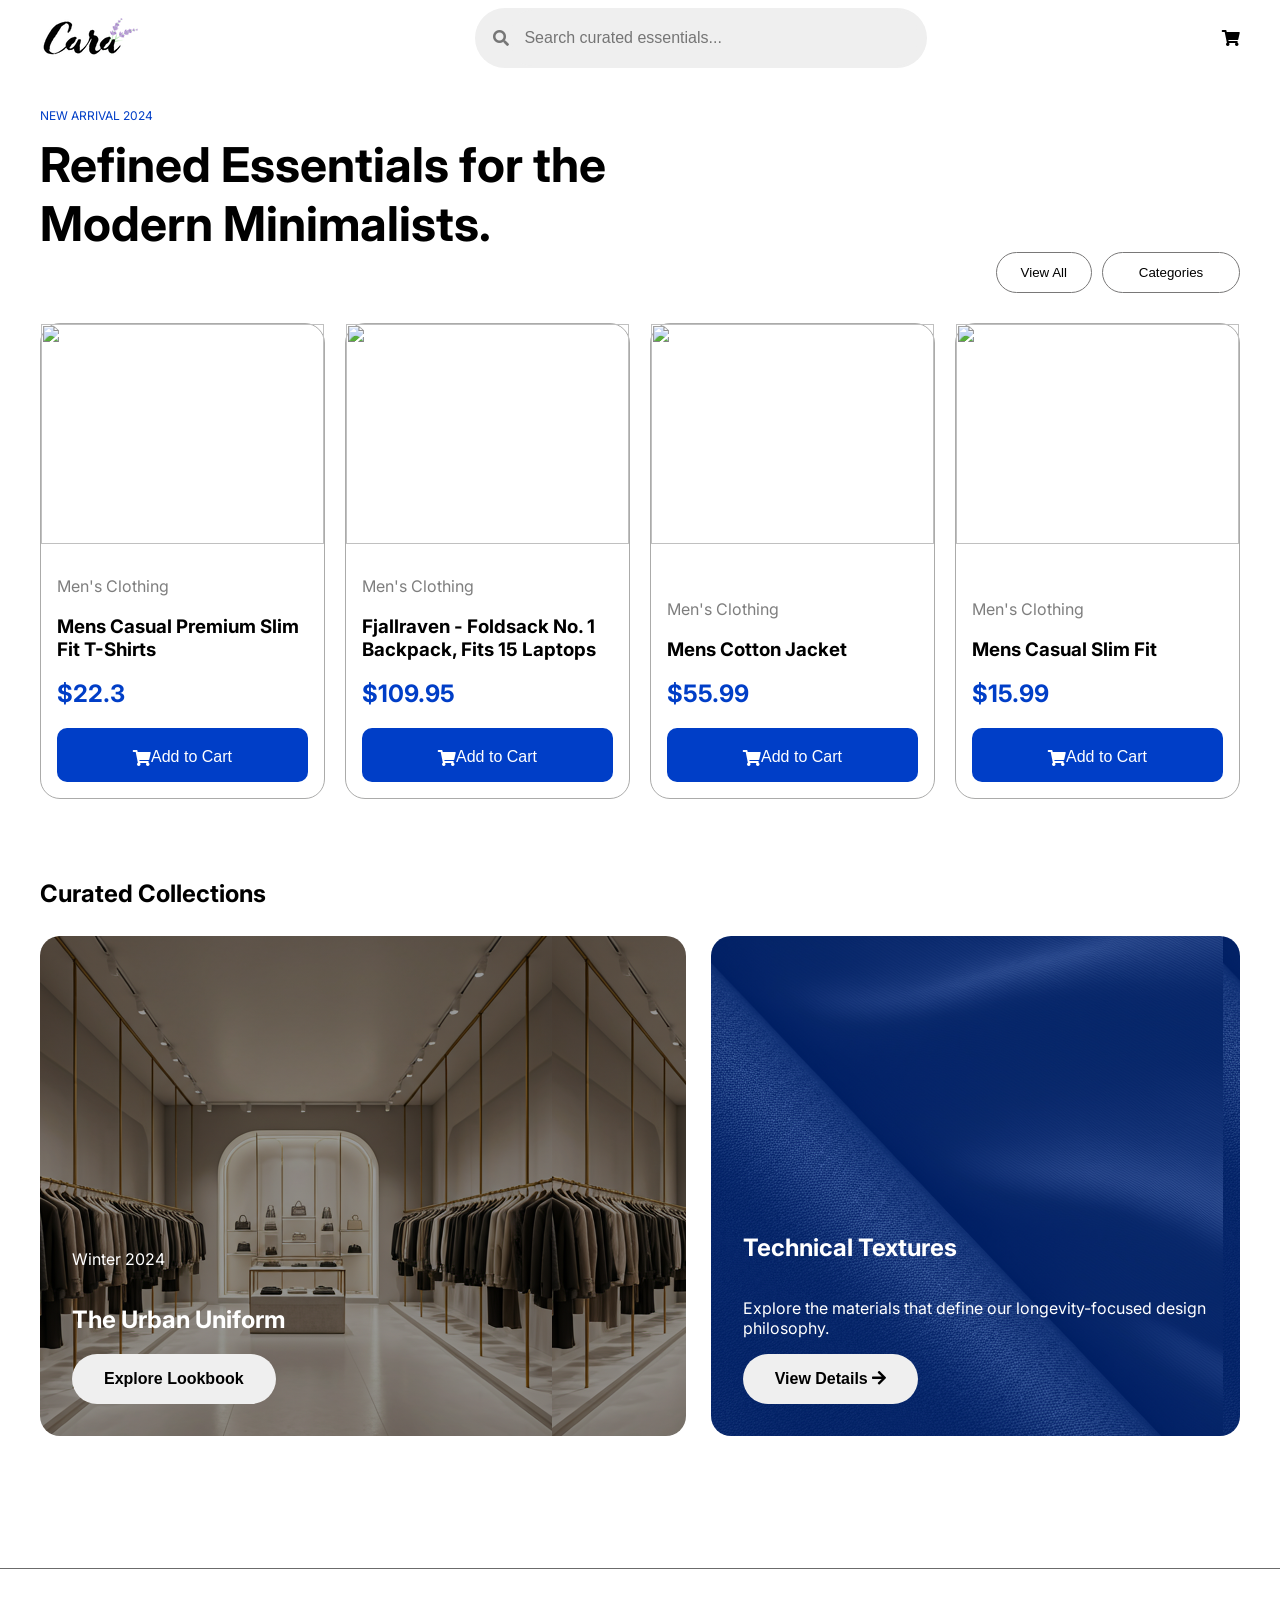
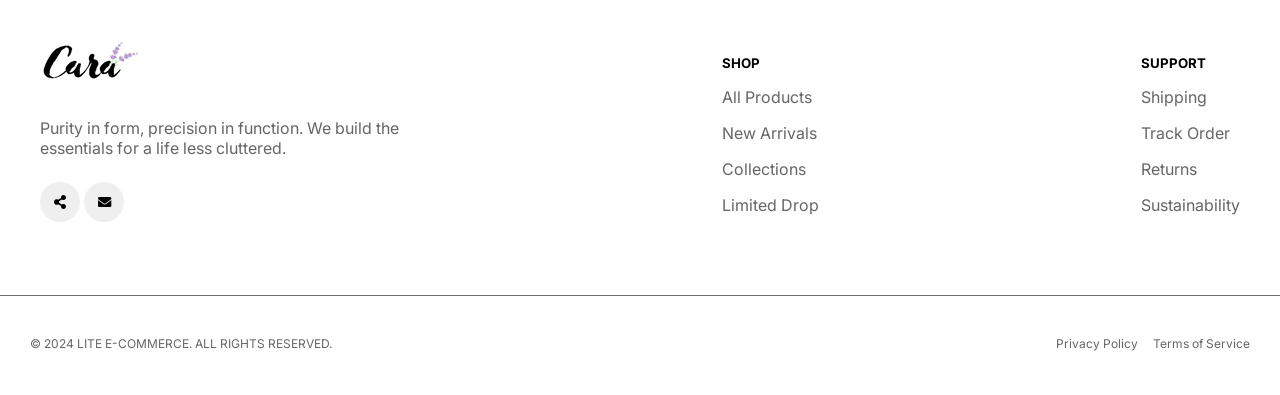
==== index.html @ f65a69e6 "Initial Commit" ====
<!DOCTYPE html>
<html>
    <head>
        <link rel="preconnect" href="https://fonts.googleapis.com">
        <link rel="preconnect" href="https://fonts.gstatic.com" crossorigin>
        <link href="https://fonts.googleapis.com/css2?family=Inter:ital,opsz,wght@0,14..32,100..900;1,14..32,100..900&family=League+Spartan:wght@100..900&family=Pixelify+Sans:wght@400..700&display=swap" rel="stylesheet">
        <link rel="stylesheet" href="https://pro.fontawesome.com/releases/v5.10.0/css/all.css"/>
        <link rel="stylesheet" href="style.css">
        <title>E-Commerce Lite Project</title>
    </head>
    <body>
        <header id="nav-header">
            <img src="images/logo.png">
            <search>
                <i class="fa fa-search"></i>
                <input type="text" placeholder="Search curated essentials...">
            </search>
            <i id="cart-button" class="fa fa-shopping-cart"></i>
            <div id="overlay"></div>
            <div id="cart">
                <div id="cart-header">
                    <h1>Your Cart</h1>
                    <button><i id="close" class="far fa-times"></i></button>
                </div>
                <div id="cart-items">
                    <p>Your cart is empty</p>
                </div>
            </div>
        </header>
        <section id="hero" class="hero-section">
            <div>     
             <p>NEW ARRIVAL 2024</p>
             <h1>Refined Essentials for the <br> Modern Minimalists.</h1>
            </div>
            <div id="hero-buttons">
                <button>View All</button>
                <select id="category-filter">
                    <option value="all">Categories</option>
                    <option value="t-shirts">T-Shirts</option>
                    <option value="bags">Bags</option>
                    <option value="men's clothing">Men's Clothing</option>
                </select>
            </div>
        </section>
        <section id="display-cards">
            <div class="card">
                <img src="https://fakestoreapi.com/img/71-3HjGNDUL._AC_SY879._SX._UX._SY._UY_t.png">
                <div class="details">  
                    <p>Men's Clothing</p>
                    <h3>Mens Casual Premium Slim Fit T-Shirts</h2>
                    <h2 id="price">$22.3</h2>
                    <button><i class="fa fa-shopping-cart"></i> Add to Cart</button>
                </div>
            </div>
            <div class="card">
                <img src="https://fakestoreapi.com/img/81fPKd-2AYL._AC_SL1500_t.png">
                <div class="details">  
                    <p>Men's Clothing</p>
                    <h3>Fjallraven - Foldsack No. 1 Backpack, Fits 15 Laptops</h2>
                    <h2 id="price">$109.95</h2>
                    <button><i class="fa fa-shopping-cart"></i> Add to Cart</button>
                </div>
            </div>
            <div class="card">
                <img src="https://fakestoreapi.com/img/71li-ujtlUL._AC_UX679_t.png">
                <div class="details">  
                    <p>Men's Clothing</p>
                    <h3>Mens Cotton Jacket</h2>
                    <h2 id="price">$55.99</h2>
                    <button><i class="fa fa-shopping-cart"></i> Add to Cart</button>
                </div>
            </div>
            <div class="card">
                <img src="https://fakestoreapi.com/img/71YXzeOuslL._AC_UY879_t.png">
                <div class="details">  
                    <p>Men's Clothing</p>
                    <h3>Mens Casual Slim Fit</h2>
                    <h2 id="price">$15.99</h2>
                    <button><i class="fa fa-shopping-cart"></i> Add to Cart</button>
                </div>
            </div>
        </section>
        <section id="banner">
            <h2 id="main-h2">Curated Collections</h2>
            <div class="banner-imgs">
                <div id="banner-img-1">
                    <p>Winter 2024</p>
                    <h1>The Urban Uniform</h1>
                    <button>Explore Lookbook</button>
                </div>
                <div id="banner-img-2">
                    <h2>Technical Textures</h2>
                    <p>Explore the materials that define our longevity-focused design philosophy.</p>
                    <button>View Details <i class="fas fa-arrow-right"></i></button>
                </div>
            </div>
        </section>
        <footer>
            <div id="footer-sec">
                <div>
                    <img src="images/logo.png">
                    <p id="footer-p1">Purity in form, precision in function. We build the <br> essentials for a life less cluttered.</p>
                    <button><i class="fa fa-share-alt"></i></button>
                    <button><i class="fa fa-envelope"></i></button>
                </div>
                <div class="footer-p2">
                    <h5>SHOP</h5>
                    <p>All Products</p>
                    <p>New Arrivals</p>
                    <p>Collections</p>
                    <p>Limited Drop</p>
                </div>
                <div class="footer-p2">
                    <h5>SUPPORT</h5>
                    <p>Shipping</p>
                    <p>Track Order</p>
                    <p>Returns</p>
                    <p>Sustainability</p>
                </div>
            </div>
            <div id="footer-bottom">
                <p>© 2024 LITE E-COMMERCE. ALL RIGHTS RESERVED.</p>
                <div>
                    <p>Privacy Policy</p>
                    <p>Terms of Service</p>
                </div>
            </div>
        </footer>
        <script src="app.js"></script>
    </body>
</html>
---- style.css ----
body{
    background: white;
    font-family: 'Inter';
    margin: 0;
}

#nav-header{
    display: flex;
    align-items: center;
    justify-content: space-between;
    padding: 8px 40px;
    background: white;
    position: sticky;
    top: 0;
    z-index: 999;
}

#nav-header input{
    font-size: 16px;
    font-weight: 400;
    width: 392px;
    height: 40px;
    padding: 8px 12px;
    border: none;
    border-radius: 20px;
    outline: none;
    background: rgb(239, 239, 239);
}



#nav-header search{
    display: flex;
    align-items: center;
    width: 432px;
    height: 40px;
    padding: 8px;
    border: 2px solid transparent;
    border-radius: 50px;
    background: rgb(239, 239, 239);
    cursor: text;
}

#nav-header search:focus-within{
    border: 2px solid rgb(180, 180, 255);
}

#nav-header search i{
    opacity: 0.5;
    width: 20px;
    height: 16px;
    margin-left: 8px;
}
#nav-header i:hover{
    color: #003EC7;
    cursor: pointer;
}

#cart{
    position: fixed;
    top: 0;
    right: -500px;
    width: 350px;
    height: 100vh;
    background: white;
    z-index: 1001;
    padding: 20px;
    transition: right 0.3s ease;
    box-shadow: -2px 0px 10px rgba(0,0,0,0.2);
}

#cart.open{
    right: 0px;
}

#cart-header{
    display: flex;
    align-items: center;
    justify-content: space-between;
}

#cart-header button{
    font-size: 20px;
    background: none;
    border: none;
}

#overlay{
    position: fixed;
    inset: 0;
    background: rgba(0, 0, 0, 0.4);
    visibility: hidden;
    opacity: 0;
    transition: 0.3s;
    z-index: 1000;
}

#overlay.active{
    visibility: visible;
    opacity: 1;
}

#hero{
    display: flex;
    align-items: flex-end;
    justify-content: space-between;
    padding-left: 40px;
    padding-right: 40px;
    margin-top: 20px;
}

#hero p{
    font-weight: bold;
    color: #003EC7;
    font-weight: 400;
    font-size: 12px;
}

#hero h1{
    font-size: 48px;
    margin-top: 8px;
}

#hero button, select{
    text-align: center;
    padding: 12px 24px;
    border: 1px solid rgb(121, 120, 120);
    border-radius: 50px;
    background: white;
}

#hero button:focus{
    border: 2px solid rgb(180, 180, 255)
}

#hero-buttons{
    display: flex;
    flex-direction: row;
    gap: 10px;
}

#category-filter {
    appearance: none;
}

#category-filter:focus{
    outline: none;
    border: 2px solid rgb(180, 180, 255)
}

#display-cards{
    padding-left: 40px;
    padding-right: 40px;
    display: flex;
    justify-content: space-between;
    flex-wrap: wrap;
    gap: 20px;
}

#display-cards .card{
    margin-top: 30px;
    display: flex;
    flex-direction: column;
    border: 1px solid rgb(171, 171, 170);
    border-radius: 20px;
    flex: 1 1 250px;
    transition: ease 0.3s;
}

#display-cards .card:hover{
    transform: scale(1.03);
}

#display-cards .card img{
    width: 100%;
    height: 220px;
    display: block;
    object-fit: contain;
}

#display-cards .card .details{
    padding: 16px;
}

#display-cards .card .details p{
    opacity: 0.5;
    margin-bottom: 4px;
}

#display-cards .card .details h2{
    color: #003EC7;
    margin-top: 4px;
}

#display-cards .card button{
    display: flex;
    align-items: flex-end;
    justify-content: center;
    background: #003EC7;
    color: white;
    font-size: 16px;
    border: none;
    padding: 16px 0px;
    width: 100%;
    height: 54px;
    border-radius: 10px;
}

#display-cards .card .details{
    margin-top: auto;
}

#main-h2{
    margin-top: 80px;
    padding-left: 40px;
}

#banner-img-1{
    background-image: linear-gradient(
        rgba(0, 0, 0, 0.4),
        rgba(0, 0, 0, 0.4)),url("images/curated.png");
    width: 50%;
    height: 100%;
    padding: 32px;
    color: white;
    border-radius: 20px;
    transition: transform ease 0.3s;
}

#banner-img-2{
    background-color: #003EC7;
    background-image: linear-gradient(
            rgba(0, 62, 199, 0.5),
            rgba(0, 62, 199, 0.5)),url("images/curated2.png");
    width: 40%;
    height: 100%;
    padding: 32px;
    color: white;
    border-radius: 20px;
    transition: transform ease 0.3s;
}

#banner-img-1, #banner-img-2{
    display: flex;
    flex-direction: column;
    justify-content: flex-end;
    align-items: flex-start;
}

.banner-imgs{
    display: flex;
    align-items: center;
    justify-content: space-between;
    gap: 25px;
    padding: 40px 40px 100px 40px;
    height: 436px;
}

#banner-img-1:hover, #banner-img-2:hover{
    transform: scale(1.01);
}

#banner button{
    padding: 16px 32px;
    font-size: 16px;
    font-weight: 600;
    border: none;
    border-radius: 30px;
}

#banner button:hover{
    background: #003EC7;
    color: white;
    cursor: pointer;
}

#footer-sec{
    margin-top: 64px;
    padding: 64px 40px;
    margin-bottom: 18px;
    display: flex;
    align-items: center;
    justify-content: space-between;
    flex-wrap: wrap;
    background: white;
    border-top: 0.667px solid rgb(107, 107, 107);
    border-bottom: 0.667px solid rgb(107, 107, 107);
}

#footer-sec p{
    opacity: 0.6;
}

#footer-sec img,
#footer-sec h5{
    margin-bottom: 16px;
}

#footer-p1{
    margin-bottom: 24px;
}

#footer-bottom{
    font-size: 12px;
    display: flex;
    justify-content: space-between;
    align-items: center;
    padding-top: 10px;
    padding-bottom: 32px;
    padding-right: 30px;
    padding-left: 30px;
}

#footer-bottom div{
    display: flex;
    gap: 15px;
}

#footer-sec .footer-p2 p:hover{
    color: blue;
    cursor: pointer;
}

#footer-sec button{
    width: 40px;
    height: 40px;
    border: none;
    border-radius: 50%;
    cursor: pointer;
}

#footer-sec button:hover{
    background: #003EC7;
    color: white;
}

#footer-bottom p {
    opacity: 0.6;
    transition: opacity 0.2s ease;
}

#footer-bottom div p:hover{
    opacity: 1;
    cursor: pointer;
}
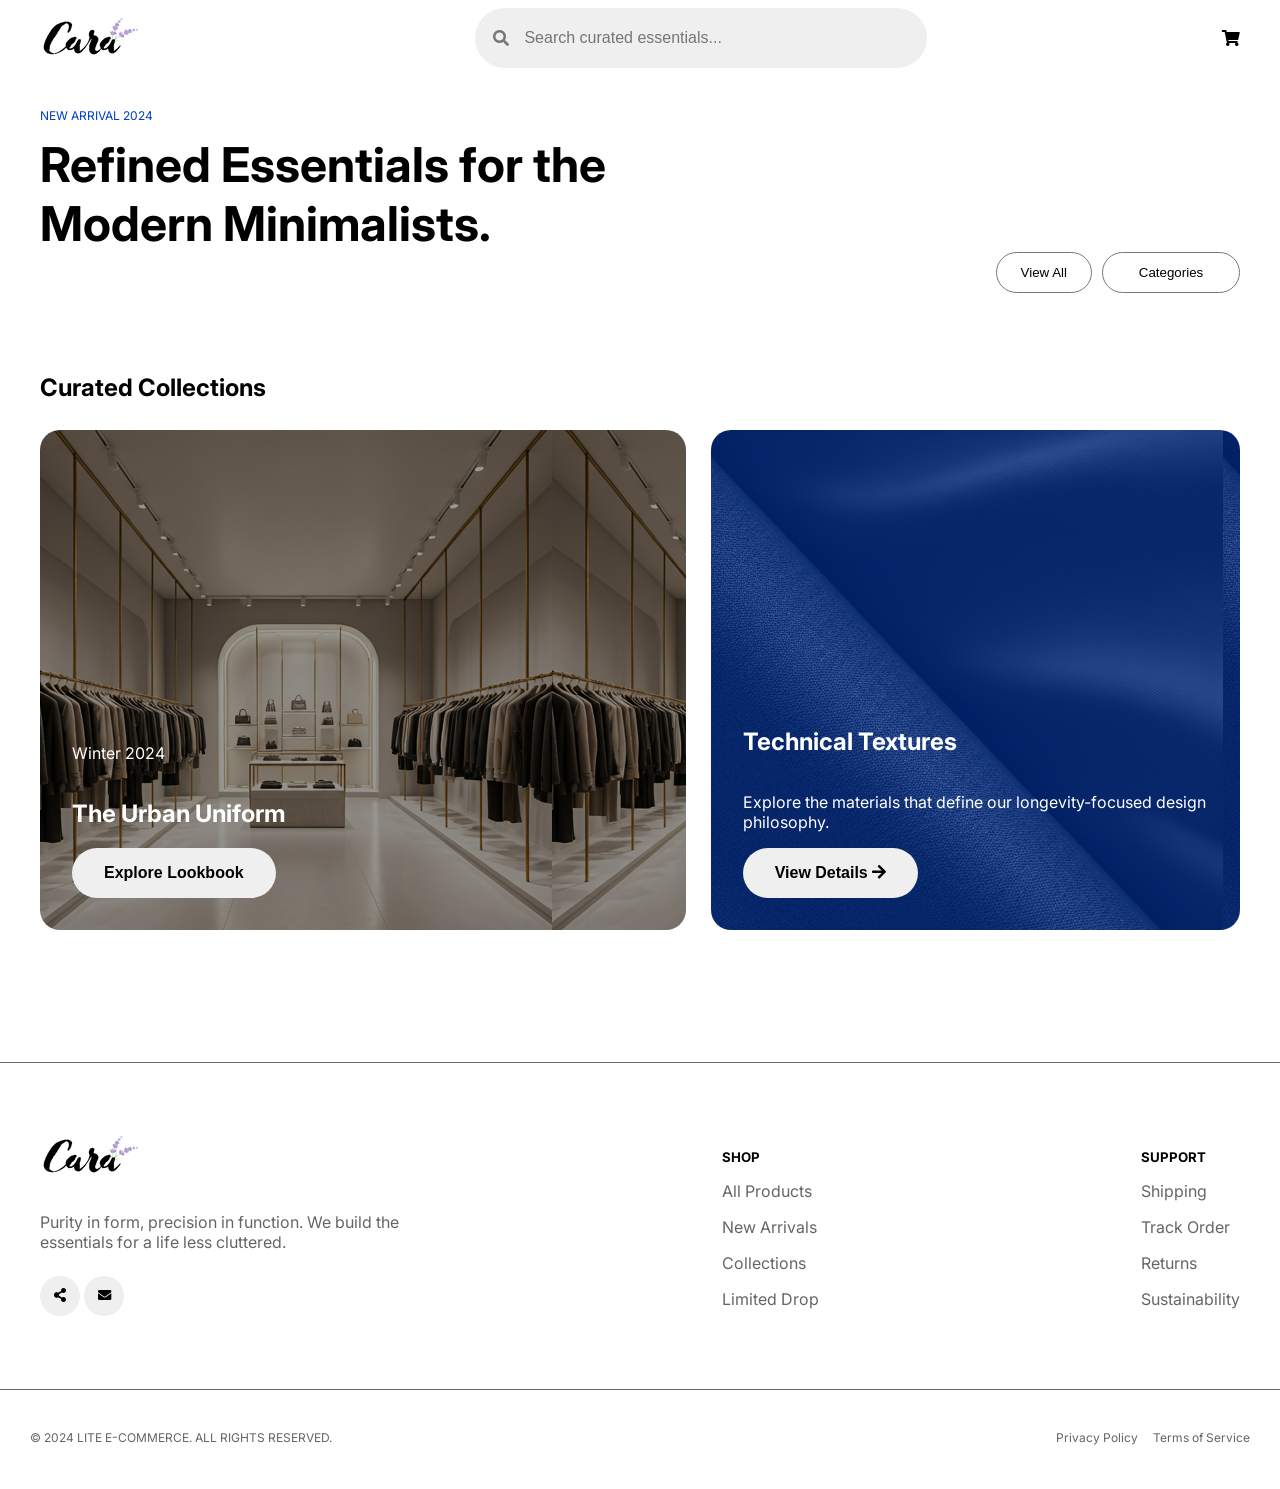
==== commit 8c15644a: "json server added" ====
--- a/index.html
+++ b/index.html
@@ -43,42 +43,6 @@
             </div>
         </section>
         <section id="display-cards">
-            <div class="card">
-                <img src="https://fakestoreapi.com/img/71-3HjGNDUL._AC_SY879._SX._UX._SY._UY_t.png">
-                <div class="details">  
-                    <p>Men's Clothing</p>
-                    <h3>Mens Casual Premium Slim Fit T-Shirts</h2>
-                    <h2 id="price">$22.3</h2>
-                    <button><i class="fa fa-shopping-cart"></i> Add to Cart</button>
-                </div>
-            </div>
-            <div class="card">
-                <img src="https://fakestoreapi.com/img/81fPKd-2AYL._AC_SL1500_t.png">
-                <div class="details">  
-                    <p>Men's Clothing</p>
-                    <h3>Fjallraven - Foldsack No. 1 Backpack, Fits 15 Laptops</h2>
-                    <h2 id="price">$109.95</h2>
-                    <button><i class="fa fa-shopping-cart"></i> Add to Cart</button>
-                </div>
-            </div>
-            <div class="card">
-                <img src="https://fakestoreapi.com/img/71li-ujtlUL._AC_UX679_t.png">
-                <div class="details">  
-                    <p>Men's Clothing</p>
-                    <h3>Mens Cotton Jacket</h2>
-                    <h2 id="price">$55.99</h2>
-                    <button><i class="fa fa-shopping-cart"></i> Add to Cart</button>
-                </div>
-            </div>
-            <div class="card">
-                <img src="https://fakestoreapi.com/img/71YXzeOuslL._AC_UY879_t.png">
-                <div class="details">  
-                    <p>Men's Clothing</p>
-                    <h3>Mens Casual Slim Fit</h2>
-                    <h2 id="price">$15.99</h2>
-                    <button><i class="fa fa-shopping-cart"></i> Add to Cart</button>
-                </div>
-            </div>
         </section>
         <section id="banner">
             <h2 id="main-h2">Curated Collections</h2>
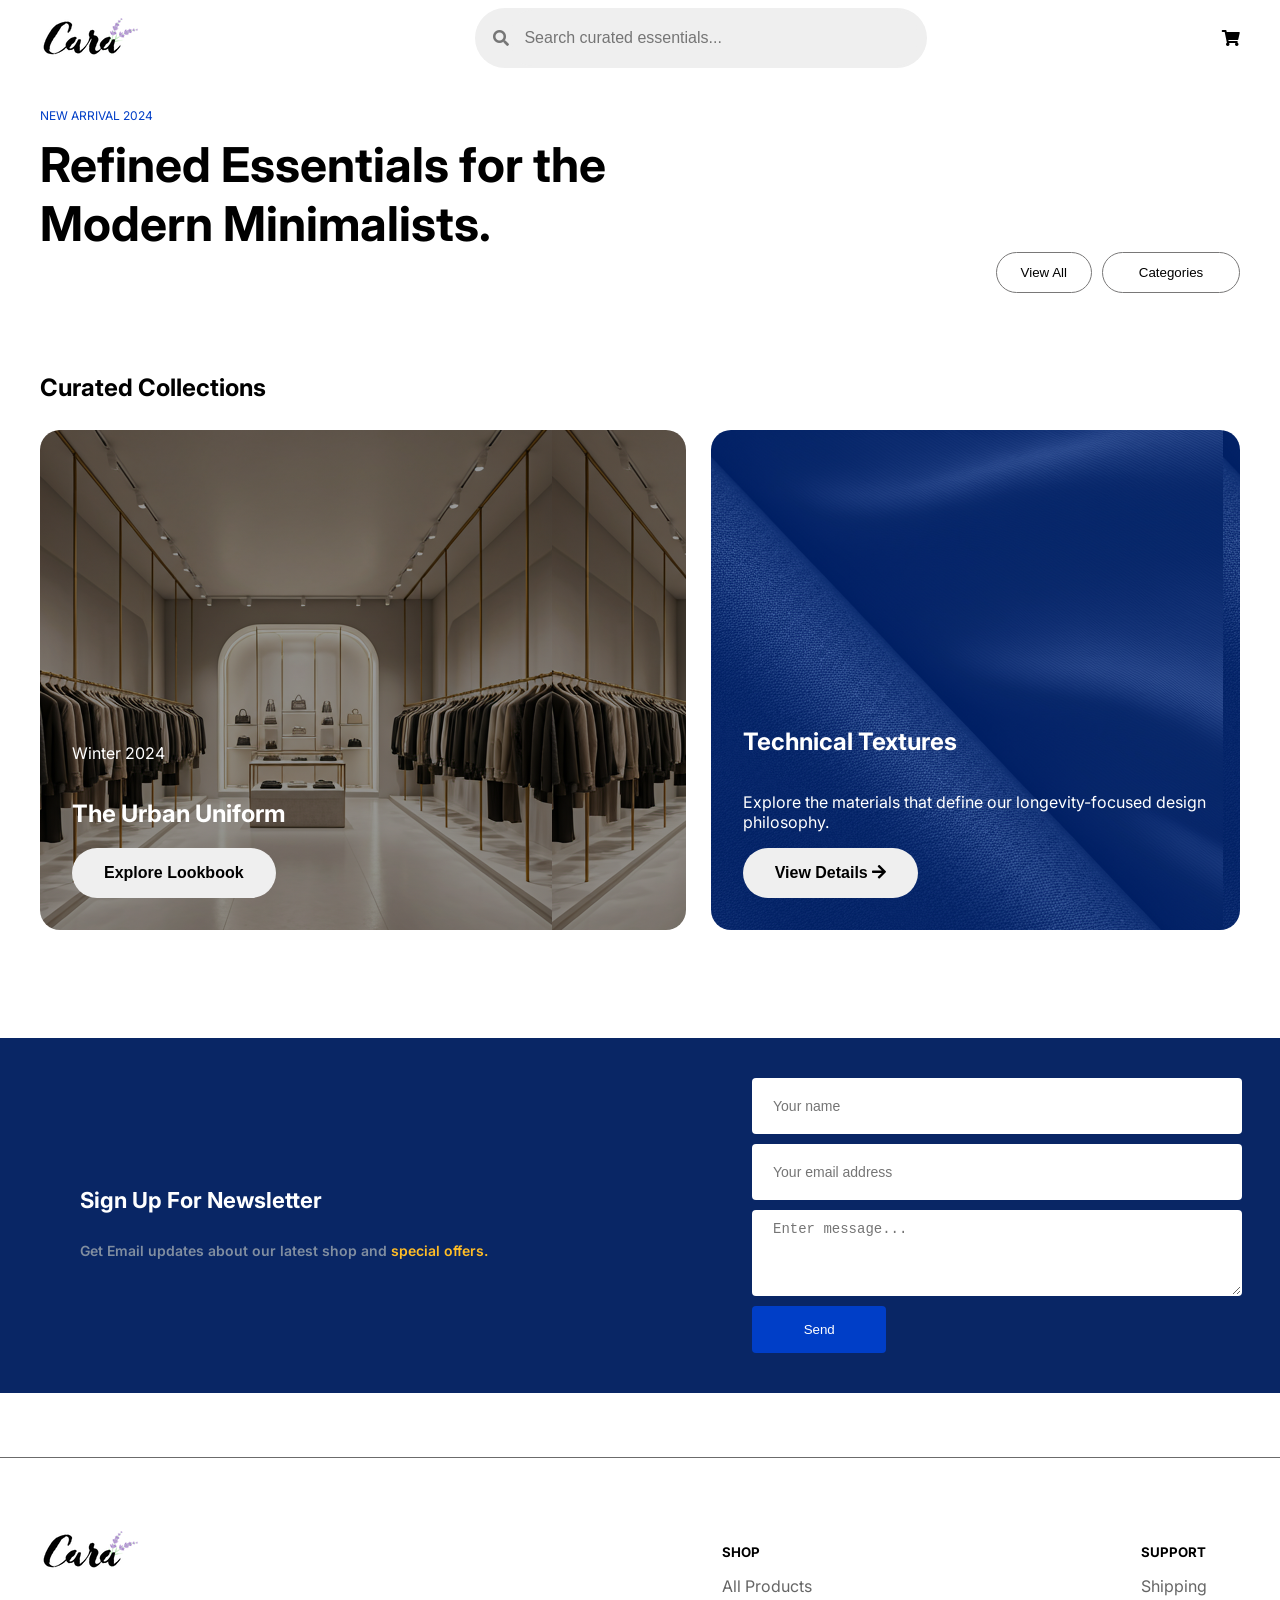
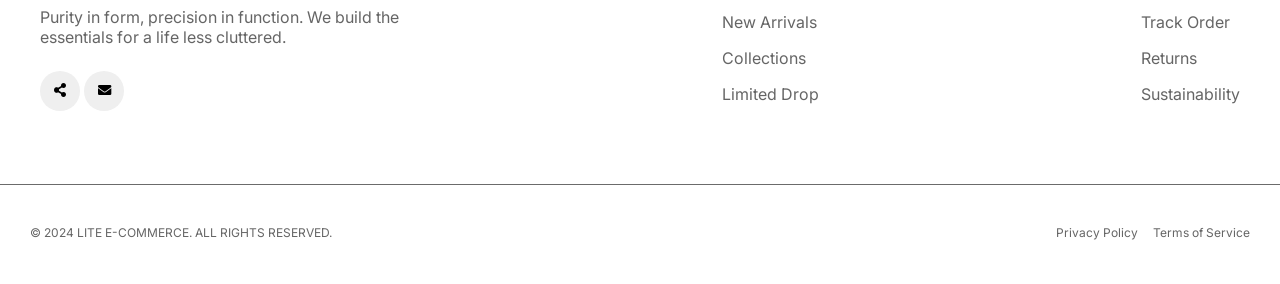
==== commit 66acd43c: "Saved message from user in json server using post" ====
--- a/index.html
+++ b/index.html
@@ -13,7 +13,7 @@
             <img src="images/logo.png">
             <search>
                 <i class="fa fa-search"></i>
-                <input type="text" placeholder="Search curated essentials...">
+                <input type="text" id="search-input" placeholder="Search curated essentials...">
             </search>
             <i id="cart-button" class="fa fa-shopping-cart"></i>
             <div id="overlay"></div>
@@ -33,7 +33,7 @@
              <h1>Refined Essentials for the <br> Modern Minimalists.</h1>
             </div>
             <div id="hero-buttons">
-                <button>View All</button>
+                <button id="view-all-button">View All</button>
                 <select id="category-filter">
                     <option value="all">Categories</option>
                     <option value="t-shirts">T-Shirts</option>
@@ -55,9 +55,21 @@
                 <div id="banner-img-2">
                     <h2>Technical Textures</h2>
                     <p>Explore the materials that define our longevity-focused design philosophy.</p>
-                    <button>View Details <i class="fas fa-arrow-right"></i></button>
+                    <button>View Details <i class="fas fa-arrow-right arrow-icon"></i></button>
                 </div>
             </div>
+        </section>
+        <section id="newsletter" class="section-p1 section-m1">
+            <div class="newstext">
+                <h4>Sign Up For Newsletter</h4>
+                <p>Get Email updates about our latest shop and <span>special offers.</span></p>
+            </div>
+            <form id="newsletter-form" class="form">
+                <input id="name" type="text" placeholder="Your name">
+                <input id="email" type="email" placeholder="Your email address">
+                <textarea id="message" placeholder="Enter message..." rows="4"></textarea>
+                <button id="msg-button" class="normal">Send</button>
+            </form>
         </section>
         <footer>
             <div id="footer-sec">
--- a/style.css
+++ b/style.css
@@ -51,7 +51,7 @@
     height: 16px;
     margin-left: 8px;
 }
-#nav-header i:hover{
+#nav-header>i:hover{
     color: #003EC7;
     cursor: pointer;
 }
@@ -73,6 +73,11 @@
     right: 0px;
 }
 
+#close:hover{
+    color: #003EC7;
+    cursor: pointer;
+}
+
 #cart-header{
     display: flex;
     align-items: center;
@@ -83,6 +88,132 @@
     font-size: 20px;
     background: none;
     border: none;
+}
+
+.cart-item{
+    display: flex;
+    gap: 16px;
+    padding: 16px 0;
+    border-bottom: 1px solid #eee;
+    align-items: flex-start;
+}
+
+.cart-item img{
+    width: 80px;
+    height: 80px;
+    object-fit: contain;
+}
+
+.cart-item-details{
+    flex: 1;
+    display: flex;
+    flex-direction: column;
+    justify-content: space-between;
+    min-height: 80px;
+}
+
+.cart-item-header{
+    display: flex;
+    justify-content: space-between;
+    align-items: flex-start;
+    gap: 8px;
+}
+
+.cart-item-title{
+    margin: 0;
+    font-size: 14px;
+    font-weight: 600;
+}
+
+.cart-item-title:hover{
+    color: #003EC7;
+    cursor: pointer;
+}
+
+.cart-item-price{
+    font-weight: bold;
+    font-size: 14px;
+    white-space: nowrap;
+}
+
+.cart-item-controls{
+    display: flex;
+    justify-content: space-between;
+    align-items: center;
+    margin-top: auto;
+}
+
+.quantity-controls{
+    display: flex;
+    align-items: center;
+    gap: 15px;
+    border: 0.667px solid  #ccc;
+}
+
+.qty-btn{
+    background: transparent;
+    border: none;
+    padding: 4px 8px;
+}
+
+.qty-btn:hover{
+    background: #ccc;
+    cursor: pointer;
+}
+
+.qty-num{
+    padding: 0 8px;
+    font-size: 14px;
+}
+
+.delete-btn{
+    background: none;
+    border: none;
+    opacity: 0.6;
+}
+
+.delete-btn:hover{
+    color: #cc0000;
+    cursor: pointer;
+}
+
+.cart-total-container{
+    display: flex;
+    justify-content: space-between;
+    align-items: center;
+}
+
+#checkout-btn{
+    display: flex;
+    gap: 8px;
+    justify-content: center;
+    align-items: center;
+    padding: 16px 0px;
+    width: 100%;
+    background: #003EC7;
+    border: none;
+    color: white;
+    font-size: medium;
+    font-weight: 600;
+}
+
+#checkout-btn .arrow-icon{
+    transition: transform 0.2s ease-in-out;
+}
+
+#checkout-btn:hover .arrow-icon{
+    transform: translateX(5px); 
+}
+
+#checkout-btn:hover{
+    background: blue;
+    cursor: pointer;
+}
+
+#cart-last-line{
+    font-size: 12px;
+    text-align: center;
+    opacity: 0.6;
 }
 
 #overlay{
@@ -163,7 +294,7 @@
     flex-direction: column;
     border: 1px solid rgb(171, 171, 170);
     border-radius: 20px;
-    flex: 1 1 250px;
+    width: 275px;
     transition: ease 0.3s;
 }
 
@@ -180,6 +311,7 @@
 
 #display-cards .card .details{
     padding: 16px;
+    margin-top: auto;
 }
 
 #display-cards .card .details p{
@@ -204,10 +336,6 @@
     width: 100%;
     height: 54px;
     border-radius: 10px;
-}
-
-#display-cards .card .details{
-    margin-top: auto;
 }
 
 #main-h2{
@@ -274,6 +402,81 @@
     cursor: pointer;
 }
 
+.section-p1 {
+  padding: 40px 80px;
+}
+
+.section-m1 {
+  margin: 40px 0;
+}
+
+#newsletter {
+  display: flex;
+  justify-content: space-between;
+  align-items: center;
+  flex-wrap: wrap;
+  background-color: #092665;
+}
+
+#newsletter h4 {
+  font-size: 22px;
+  font-weight: 700;
+  color: white;
+}
+
+#newsletter p {
+  font-size: 14px;
+  font-weight: 600;
+  color: #818ea0;
+}
+
+#newsletter p span {
+  color: #ffbd27;
+}
+
+#newsletter input {
+  height: 2.125rem;
+  padding: 0 1.25rem;
+  font-size: 14px;
+  width: 100%;
+  border: 1px solid transparent;
+  border-radius: 4px;
+  outline: none;
+  border-top-right-radius: 0;
+  border-bottom-right-radius: 0;
+}
+
+#newsletter .form {
+    display: flex;
+    flex-direction: column;
+    gap: 10px;
+    width: 40%;
+}
+
+#newsletter input, #newsletter textarea {
+    width: 100%;
+    padding: 10px 1.25rem;
+    font-size: 14px;
+    border: 1px solid transparent;
+    border-radius: 4px;
+    outline: none;
+}
+
+#newsletter button {
+    background-color: #003EC7;
+    color: white;
+    border: none;
+    width: 30%;
+    white-space: nowrap;
+    padding: 16px 20px;
+    border-radius: 4px;
+    cursor: pointer;
+}
+
+#newsletter button:hover{
+    background-color: #006aff;
+}
+
 #footer-sec{
     margin-top: 64px;
     padding: 64px 40px;
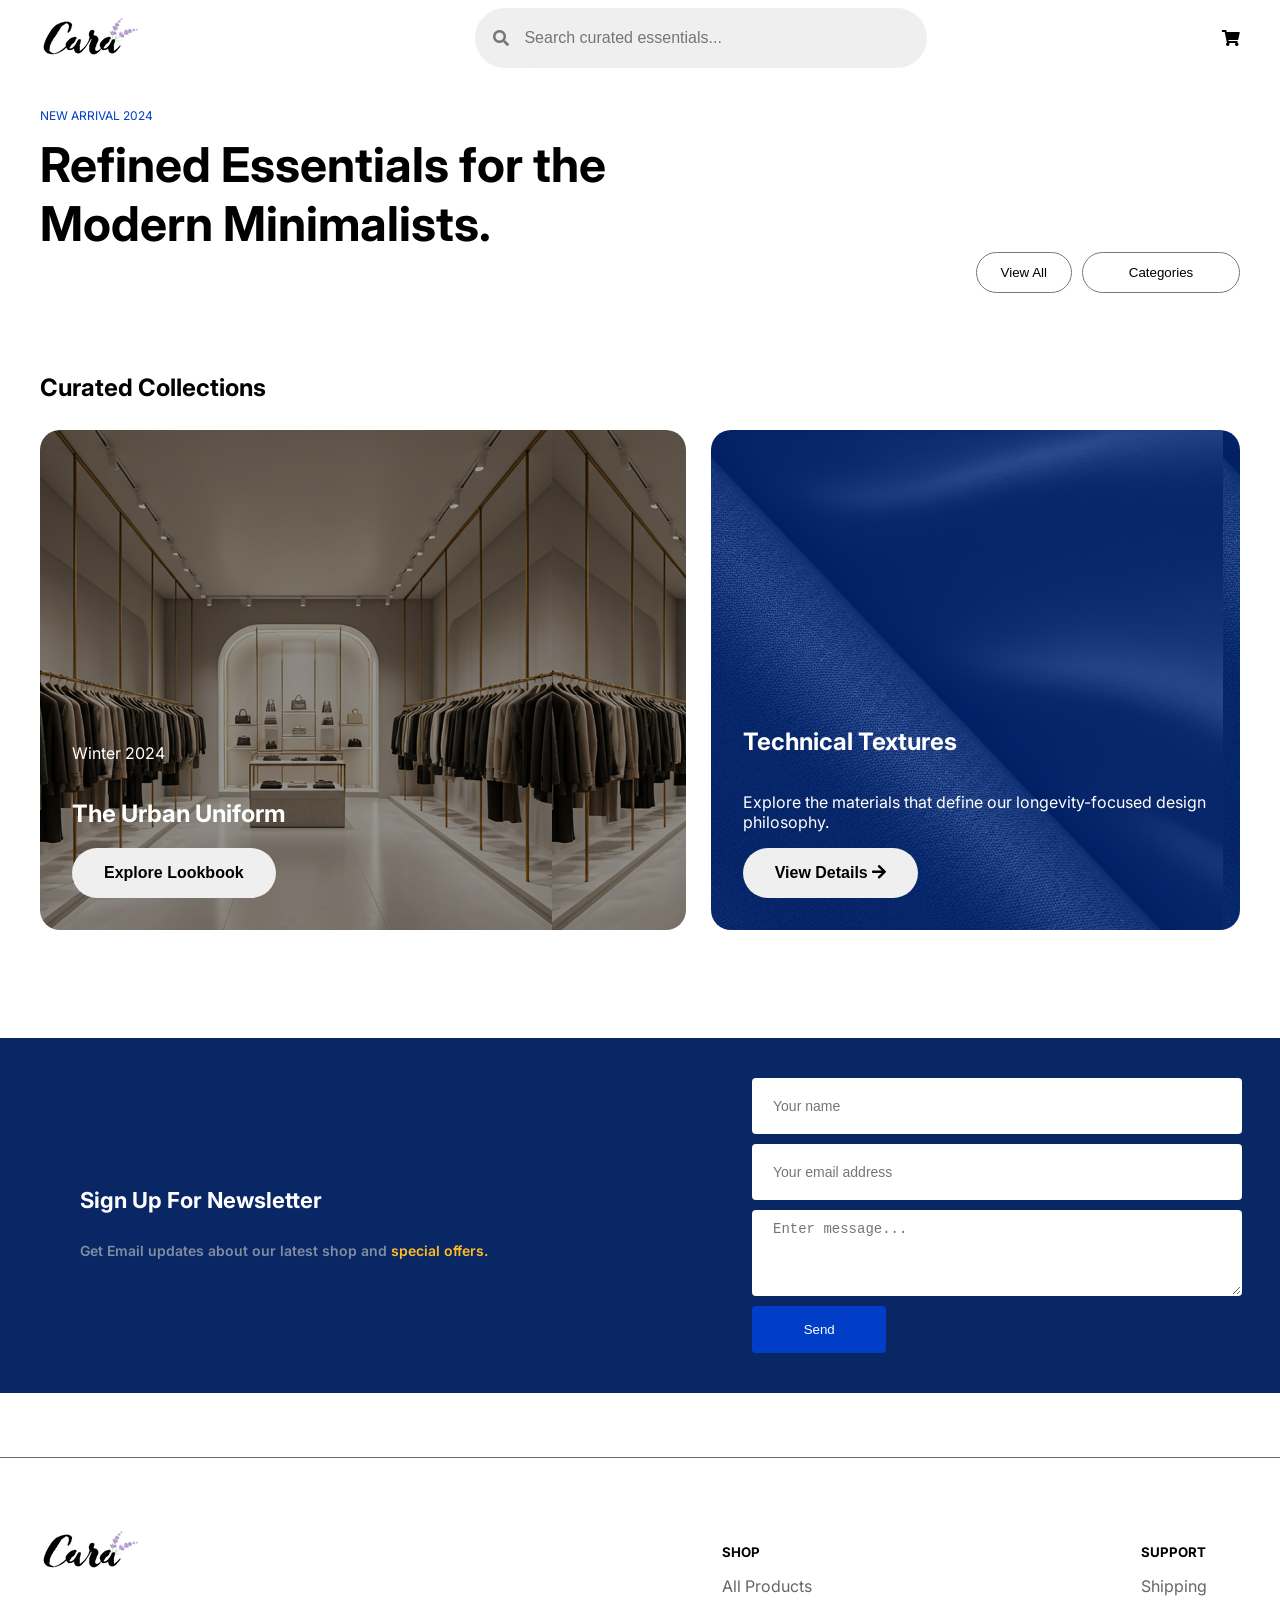
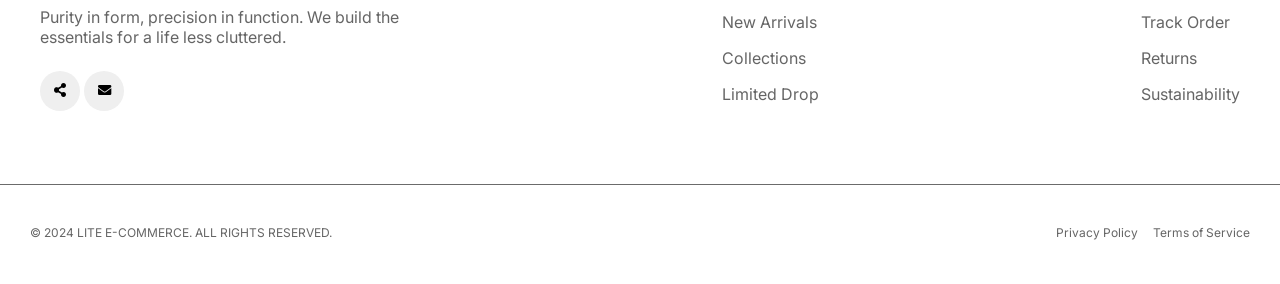
==== commit 2bb31a13: "added women's clothing category filter" ====
--- a/index.html
+++ b/index.html
@@ -36,7 +36,7 @@
                 <button id="view-all-button">View All</button>
                 <select id="category-filter">
                     <option value="all">Categories</option>
-                    <option value="t-shirts">T-Shirts</option>
+                    <option value="women's clothing">Women's Clothing</option>
                     <option value="bags">Bags</option>
                     <option value="men's clothing">Men's Clothing</option>
                 </select>
--- a/style.css
+++ b/style.css
@@ -3,6 +3,8 @@
     font-family: 'Inter';
     margin: 0;
 }
+
+/*-----------------------------User Page-------------------------------*/
 
 #nav-header{
     display: flex;
@@ -183,6 +185,15 @@
     align-items: center;
 }
 
+.add-to-cart{
+    transition: background-color 0.3s ease, transform 0.1s ease;
+}
+
+.add-to-cart.added {
+  background-color: #28a745 !important;
+  pointer-events: none;
+}
+
 #checkout-btn{
     display: flex;
     gap: 8px;
@@ -545,4 +556,292 @@
 #footer-bottom div p:hover{
     opacity: 1;
     cursor: pointer;
+}
+
+/*--------------------------------Admin Dashboard----------------------------*/
+
+
+#admin-panel-right{
+    padding: 40px;
+    flex-grow: 1;
+}
+
+#header{
+    display: flex;
+    justify-content: space-between;
+    align-items: center;
+    padding: 40px;
+}
+
+#nav-icons{
+    display: flex;
+    gap: 30px;
+    opacity: 0.8;
+}
+
+#nav-icons i:hover{
+    opacity: 0.5;
+    cursor: pointer;
+}
+
+#admin-panel-header{
+    display: flex;
+    align-items: flex-start;
+    min-height: 100vh;
+    width: 100%;
+}
+
+#side-panel{
+    display: flex;
+    flex-direction: column;
+    justify-content: flex-start;
+    align-items: flex-start;
+    padding: 20px 12px;
+    border-right: 1px solid #818ea0;
+    position: sticky;
+    top: 0;
+    z-index: 999;
+    width: 300px;
+    height: 100vh;
+    box-sizing: border-box;
+    flex-shrink: 0;
+}
+
+#panel-heading{
+    display: flex;
+    flex-direction: column;
+    align-items: center;
+    justify-content: center;
+    padding-bottom: 50px;
+}
+
+#panel-heading h1{
+    margin-bottom: 0px;
+    font-size: 24px;
+}
+
+#panel-heading p{
+    font-size: 13px;
+    font-weight: 600;
+    opacity: 0.6;
+    margin-top: 0px;
+}
+
+#panel-buttons{
+    display: flex;
+    flex-direction: column;
+    justify-content: center;
+    align-items: center;
+    width: 100%;
+}
+
+#panel-buttons button{
+    display: flex;
+    gap: 5px;
+    align-items: center;
+    text-align: start;
+    background: transparent;
+    border: none;
+    padding: 12px 16px;
+    margin-top: 10px;
+    width: 100%;
+    height: 48px;
+    border-radius: 5px;
+    transition: 0.2s ease;
+}
+
+#panel-buttons button:hover{
+    background: #cfcfcf;
+    cursor: pointer;
+}
+
+#panel-buttons button:focus{
+    outline: none;
+}
+
+#panel-buttons button.button-active{
+    background: #0052ff;
+    color: white;
+}
+
+#add-product-card{
+    padding: 32px;
+    background: #f4f3f3;
+    border-radius: 5px;
+}
+
+#card-header h2,
+#card-header p{
+    margin: 0;
+    opacity: 0.7;
+}
+
+#product-name-price{
+    display: flex;
+    justify-content: space-between;
+    gap: 20px;
+}
+
+.product-input{
+    display: flex;
+    flex-direction: column;
+    flex-grow: 1;
+    margin-top: 25px;
+}
+
+.product-input label{
+    font-size: small;
+    font-weight: bold;
+    opacity: 0.8;
+}
+
+.product-input input,
+.product-input textarea{
+    padding: 18px;
+    margin-top: 8px;
+    border: none;
+    border-radius: 5px;
+    font-size: 16px;
+}
+
+.product-input>input:focus,
+.product-input>textarea:focus{
+    outline: 2px solid #003EC7;
+}
+
+.product-input>button{
+    display: flex;
+    gap: 10px;
+    align-self: flex-end;
+    padding: 18px 32px;
+    background: #0052ff;
+    color: white;
+    border: none;
+    border-radius: 10px;
+    font-size: 15px;
+}
+
+.product-input>button:hover{
+    background: #3773f3;
+    cursor: pointer;
+}
+
+#inventory-heading{
+    display: flex;
+    align-items: center;
+    justify-content: space-between;
+    margin-top: 60px;
+}
+
+#inventory-heading h2,
+#inventory-heading p{
+    margin: 0;
+    opacity: 0.7;
+}
+
+#inventory-filter-download button{
+    padding: 14px 12px;
+    border: none;
+    border-radius: 5px;
+}
+
+#inventory-filter-download button:hover{
+    background: #ccc;
+    cursor: pointer;
+}
+
+#inventory-table{
+    width: 100%;
+    margin-top: 40px;
+    border-collapse: collapse;
+    text-align: left;
+    table-layout: fixed;
+}
+
+#inventory-table th:nth-child(1){
+    width: 50%;
+}
+
+#inventory-table th:nth-child(2){
+    width: 15%;
+}
+
+#inventory-table th:nth-child(3){
+    width: 20%;
+}
+
+#inventory-table th:nth-child(4){
+    width: 15%;
+}
+
+#inventory-table th{
+    background-color: #f8f9fa;
+    color: #495057;
+    font-weight: 600;
+    padding: 16px;
+    font-size: 0.9rem;
+    opacity: 0.6;
+}
+
+#inventory-table td {
+    padding: 16px;
+    border-bottom: 1px solid #e0e0e0;
+}
+
+#inventory-rows tr img{
+    width: 48px;
+    height: 48px;
+}
+
+#inventory-rows tr td:nth-child(1){
+    display: flex;
+    align-items: center;
+    justify-content: flex-start;
+    gap: 5px;
+}
+
+#inventory-rows .action-buttons{
+    padding: 8px;
+}
+
+#inventory-rows .action-buttons>.dlt-btn,
+#inventory-rows .action-buttons>.update-btn{
+    background: #0052ff;
+    border: none;
+    border-radius: 4px;
+    color: white;
+    padding: 4px 8px;
+}
+
+#inventory-rows .action-buttons>.dlt-btn:hover{
+    background: #cc0000;
+    cursor: pointer;
+}
+
+#inventory-rows .action-buttons>.update-btn:hover{
+    background: rgb(17, 128, 17);
+    cursor: pointer;
+}
+
+#inventory-rows .active-status{
+    background: rgb(218, 255, 218);
+    color: rgb(4, 110, 4);
+    padding: 4px 10px;
+    border-radius: 20px;
+    font-size: 0.65rem;
+    font-weight: 600;
+}
+
+#user-messages{
+    margin-top: 60px;
+}
+
+#message-heading{
+    opacity: 0.7;
+}
+
+#message-content .show-msg{
+    background: #eff0f1;
+    padding: 20px 10px;
+    border-radius: 10px;
 }
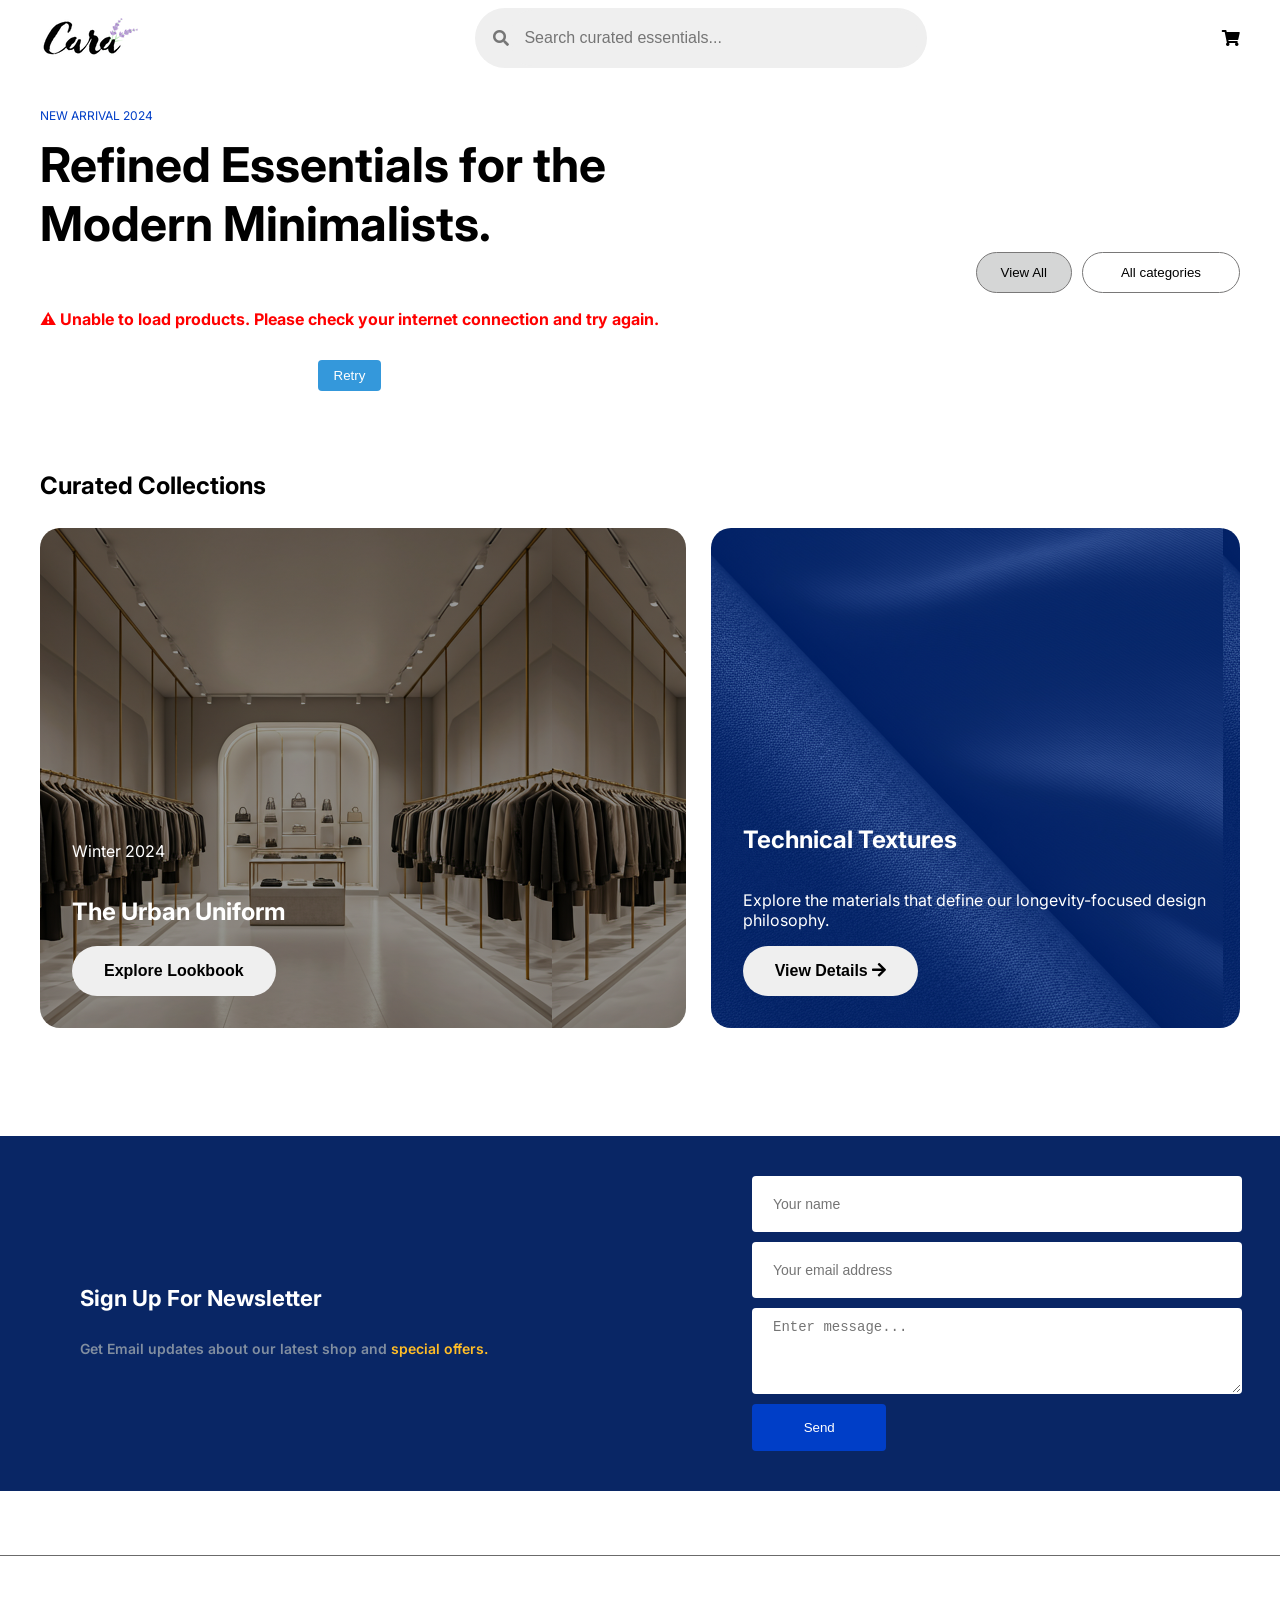
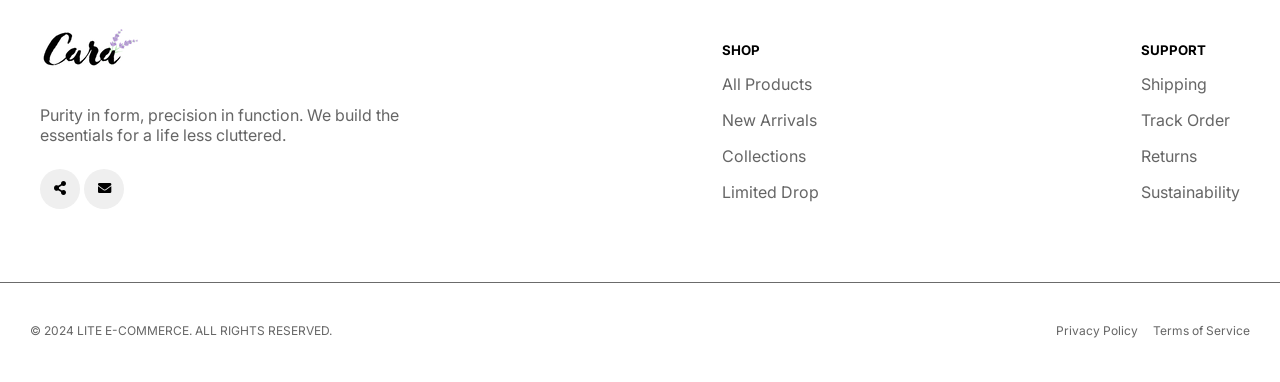
==== commit 4a64bd04: "refactored code" ====
--- a/index.html
+++ b/index.html
@@ -33,9 +33,9 @@
              <h1>Refined Essentials for the <br> Modern Minimalists.</h1>
             </div>
             <div id="hero-buttons">
-                <button id="view-all-button">View All</button>
+                <button id="view-all-button" class="active-view">View All</button>
                 <select id="category-filter">
-                    <option value="all">Categories</option>
+                    <option value="all">All categories</option>
                     <option value="women's clothing">Women's Clothing</option>
                     <option value="bags">Bags</option>
                     <option value="men's clothing">Men's Clothing</option>
--- a/style.css
+++ b/style.css
@@ -290,13 +290,17 @@
     border: 2px solid rgb(180, 180, 255)
 }
 
+#hero-buttons .active-view{
+    background: #d5d6d6;
+}
+
 #display-cards{
     padding-left: 40px;
     padding-right: 40px;
     display: flex;
-    justify-content: space-between;
+    justify-content: flex-start;
     flex-wrap: wrap;
-    gap: 20px;
+    gap: 25px;
 }
 
 #display-cards .card{
@@ -844,4 +848,33 @@
     background: #eff0f1;
     padding: 20px 10px;
     border-radius: 10px;
+}
+
+.spinner {
+    border: 4px solid #f3f3f3;
+    border-top: 4px solid #3498db;
+    border-radius: 50%;
+    width: 30px;
+    height: 30px;
+    animation: spin 1s linear infinite;
+    margin: 20px auto;
+}
+
+@keyframes spin {
+    0% { transform: rotate(0deg); }
+    100% { transform: rotate(360deg); }
+}
+.error-text { color: red; text-align: center; font-weight: bold; }
+
+.retry-btn {
+    margin-top: 15px;
+    padding: 8px 16px;
+    background-color: #3498db;
+    color: white;
+    border: none;
+    border-radius: 4px;
+    cursor: pointer;
+}
+.retry-btn:hover {
+    background-color: #2980b9;
 }
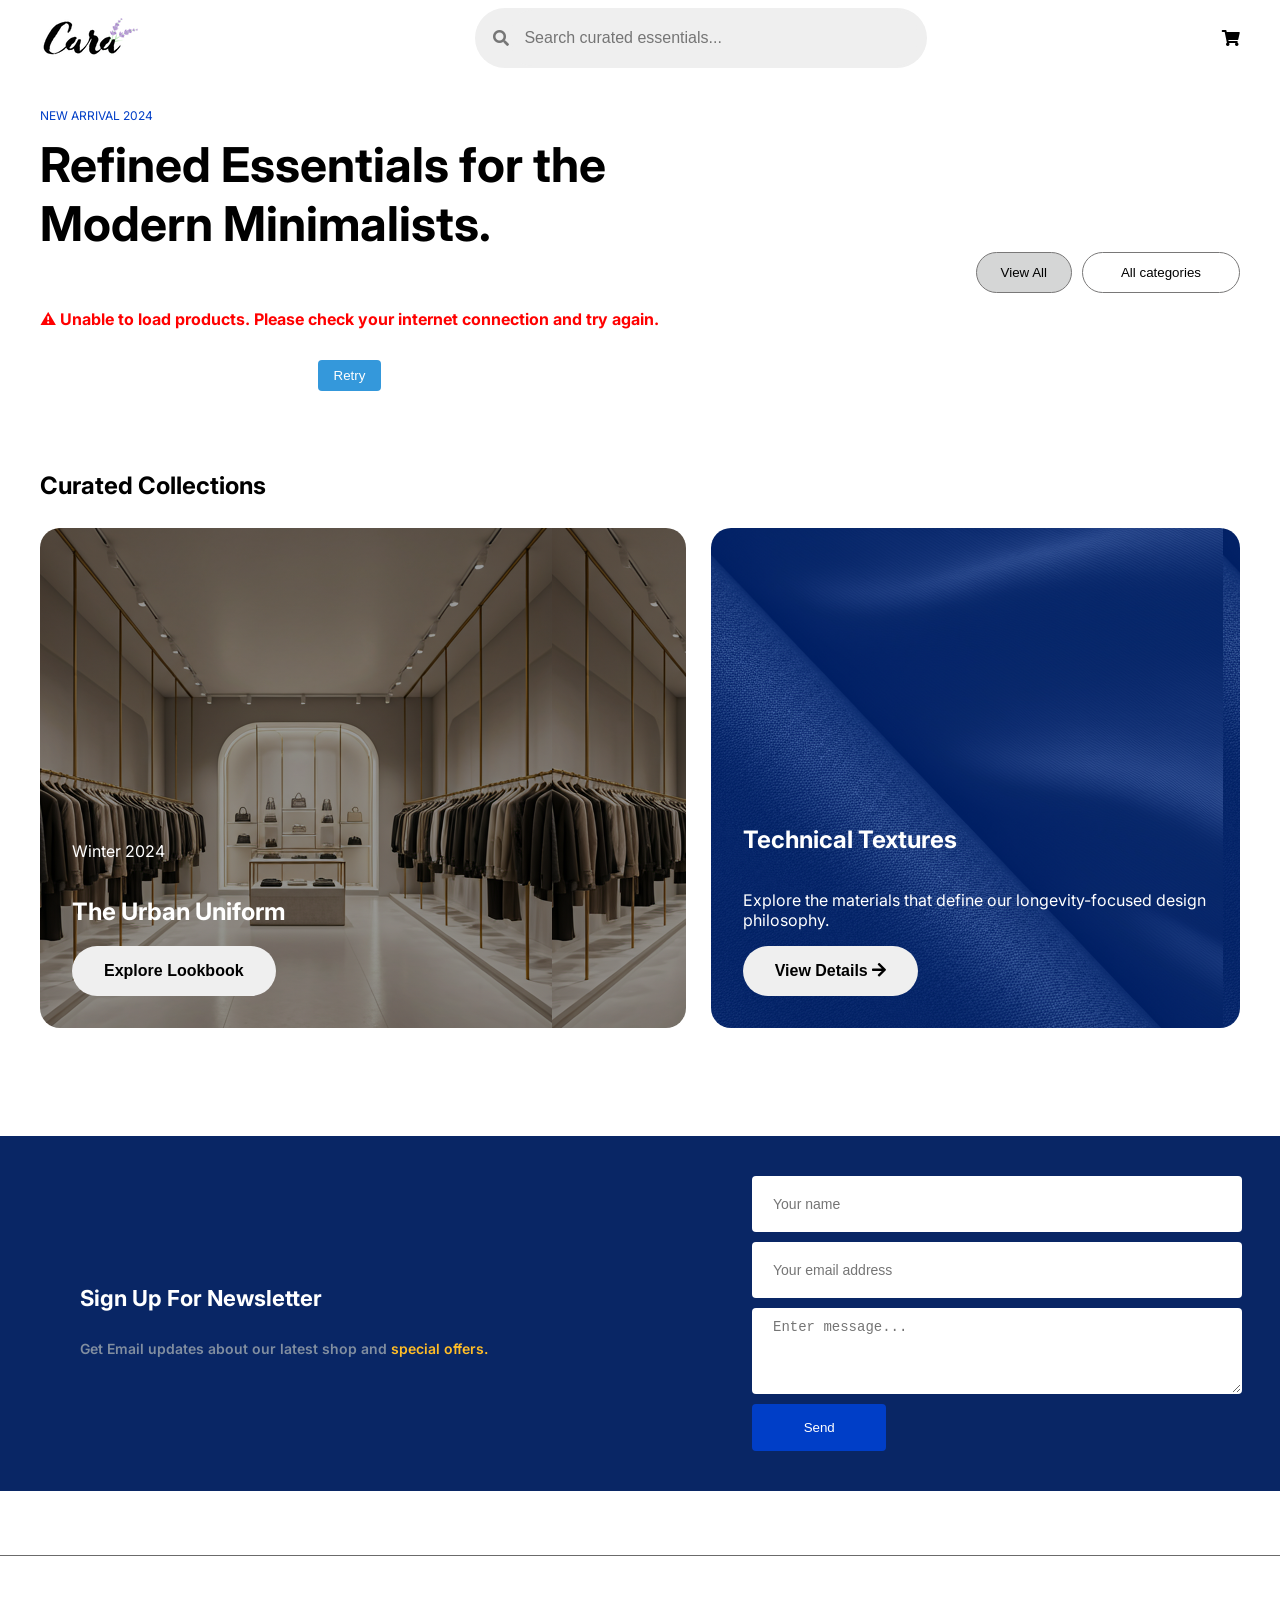
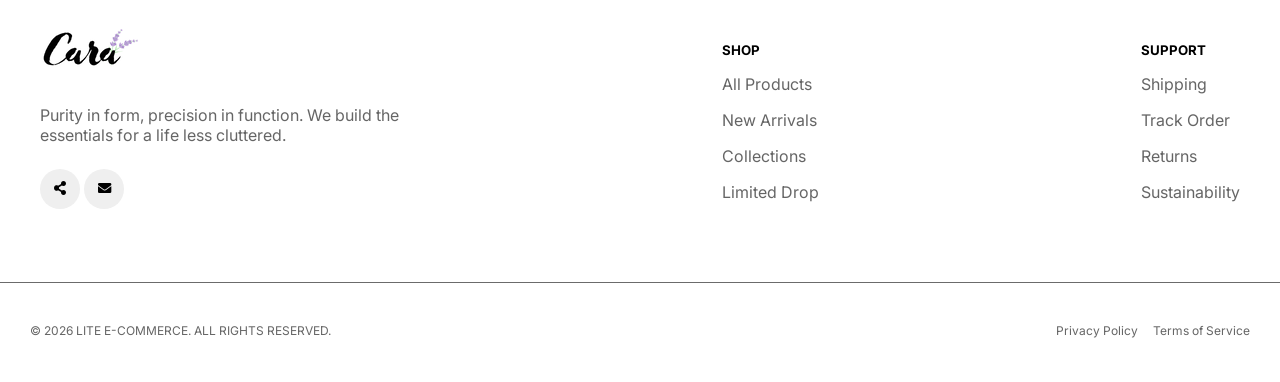
==== commit eefb06e2: "added category input in admin dashboard" ====
--- a/index.html
+++ b/index.html
@@ -95,7 +95,7 @@
                 </div>
             </div>
             <div id="footer-bottom">
-                <p>© 2024 LITE E-COMMERCE. ALL RIGHTS RESERVED.</p>
+                <p>© 2026 LITE E-COMMERCE. ALL RIGHTS RESERVED.</p>
                 <div>
                     <p>Privacy Policy</p>
                     <p>Terms of Service</p>
--- a/style.css
+++ b/style.css
@@ -185,6 +185,10 @@
     align-items: center;
 }
 
+.add-to-cart:hover{
+    cursor: pointer;
+}
+
 .add-to-cart{
     transition: background-color 0.3s ease, transform 0.1s ease;
 }
@@ -410,6 +414,15 @@
     border: none;
     border-radius: 30px;
 }
+
+#banner-img-2 button>i{
+    transition: transform 0.2s ease-in-out;
+}
+
+#banner-img-2 button:hover>i{
+    transform: translateX(5px); 
+}
+
 
 #banner button:hover{
     background: #003EC7;
@@ -680,7 +693,8 @@
     opacity: 0.7;
 }
 
-#product-name-price{
+#product-name-price,
+#product-image-category{
     display: flex;
     justify-content: space-between;
     gap: 20px;
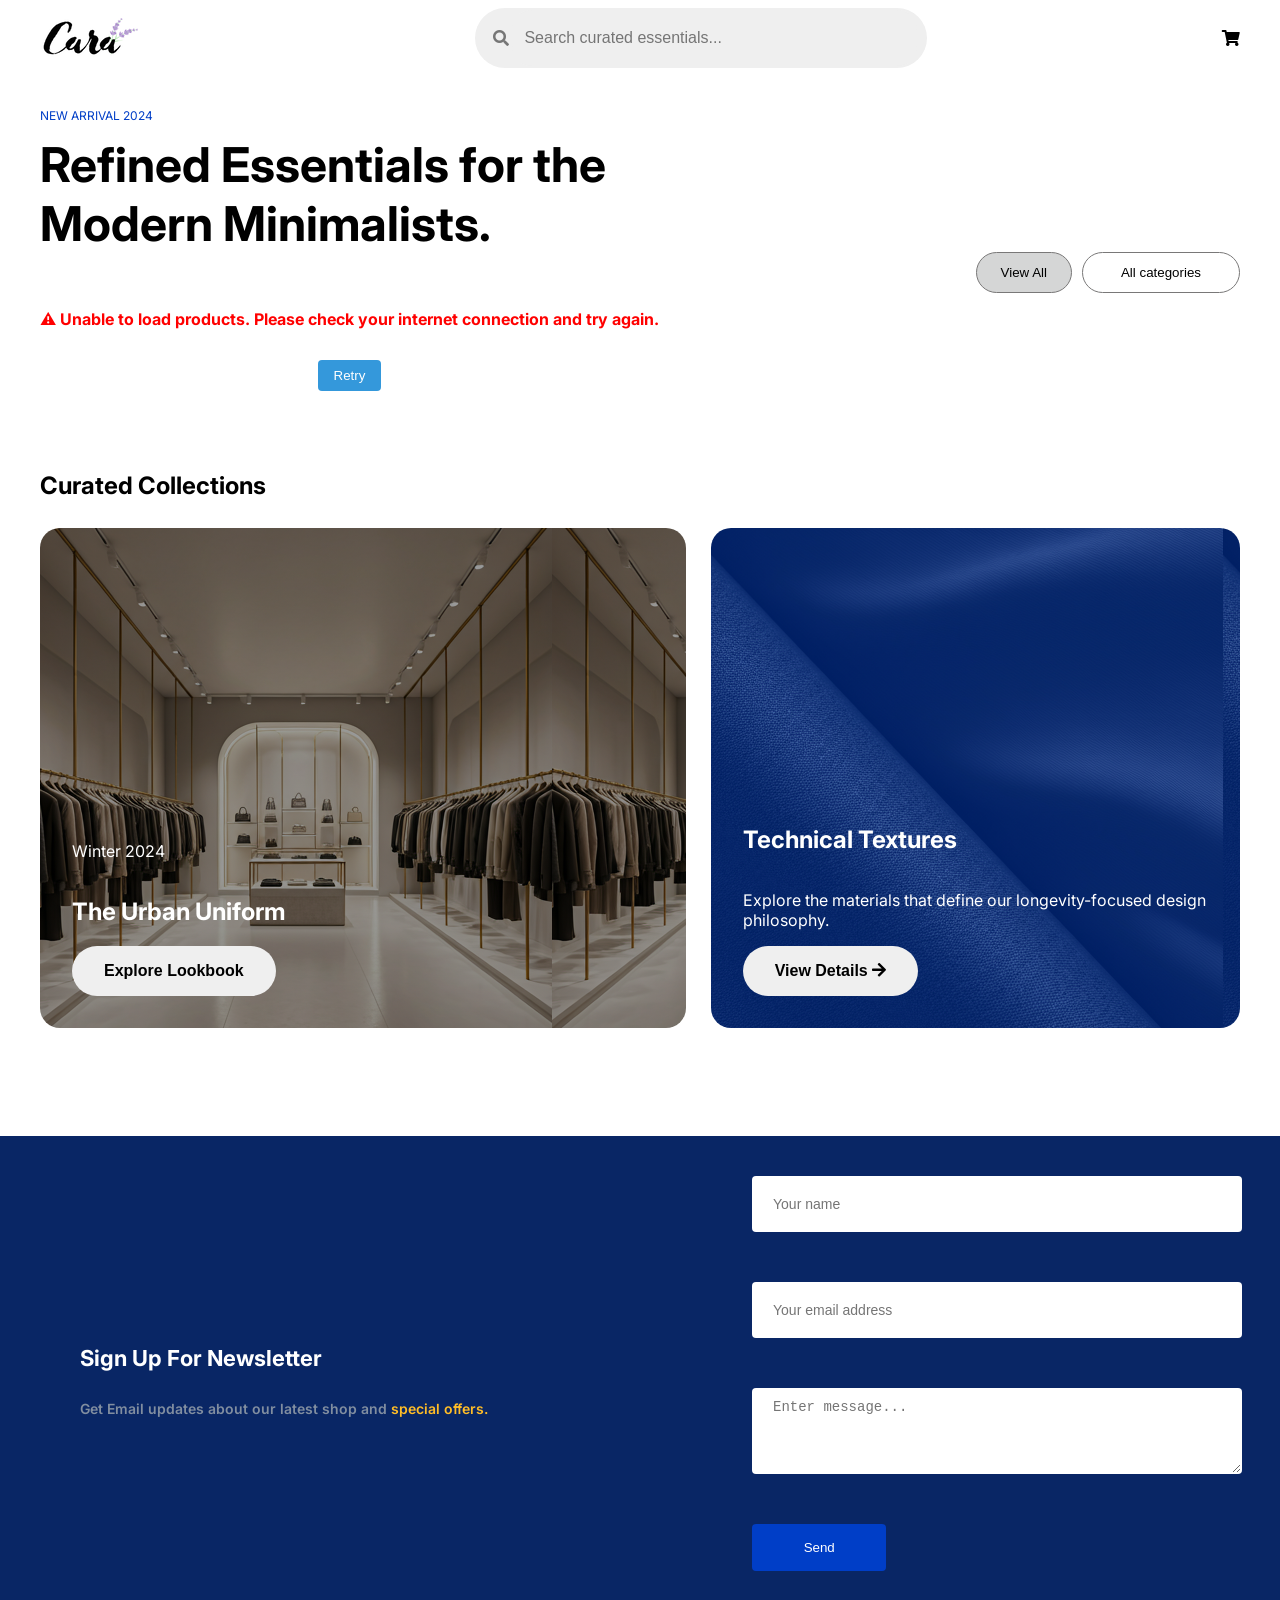
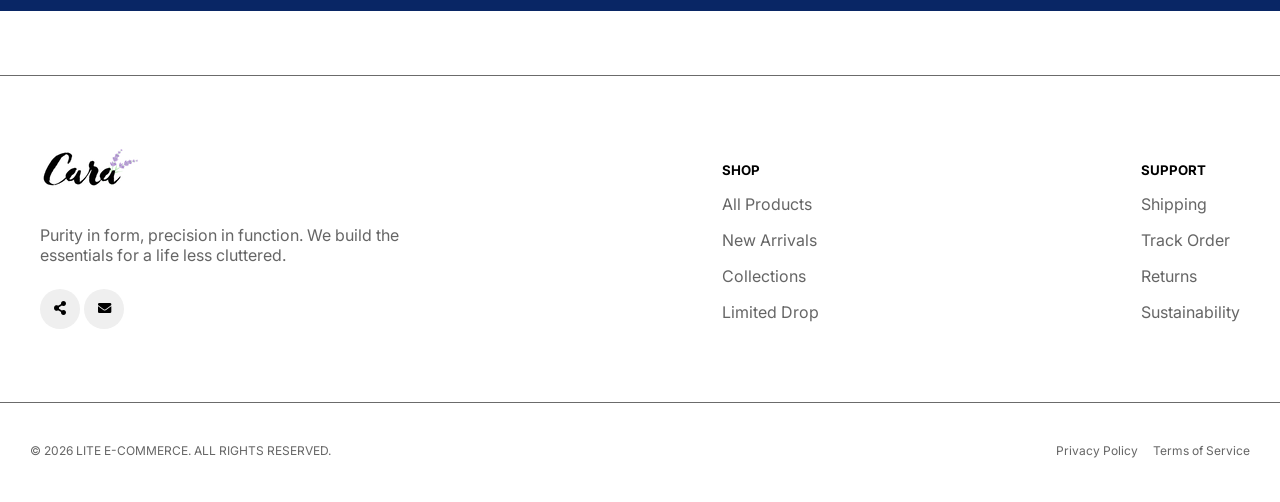
==== commit d19f9755: "implemented validation for message form" ====
--- a/index.html
+++ b/index.html
@@ -66,8 +66,14 @@
             </div>
             <form id="newsletter-form" class="form">
                 <input id="name" type="text" placeholder="Your name">
+                <span id="name-error" class="error-msg"></span>
+
                 <input id="email" type="email" placeholder="Your email address">
+                <span id="email-error" class="error-msg"></span>
+
                 <textarea id="message" placeholder="Enter message..." rows="4"></textarea>
+                <span id="message-error" class="error-msg"></span>
+
                 <button id="msg-button" class="normal">Send</button>
             </form>
         </section>
--- a/style.css
+++ b/style.css
@@ -573,6 +573,21 @@
 #footer-bottom div p:hover{
     opacity: 1;
     cursor: pointer;
+}
+
+.error-msg {
+  color: #ff4d4d;
+  font-size: 0.8rem;
+  display: block;
+  margin-top: 2px;
+  margin-bottom: 12px;
+  text-align: left;
+  min-height: 16px;
+}
+
+.error-input {
+  border: 1px solid #ff4d4d !important;
+  outline: none;
 }
 
 /*--------------------------------Admin Dashboard----------------------------*/
